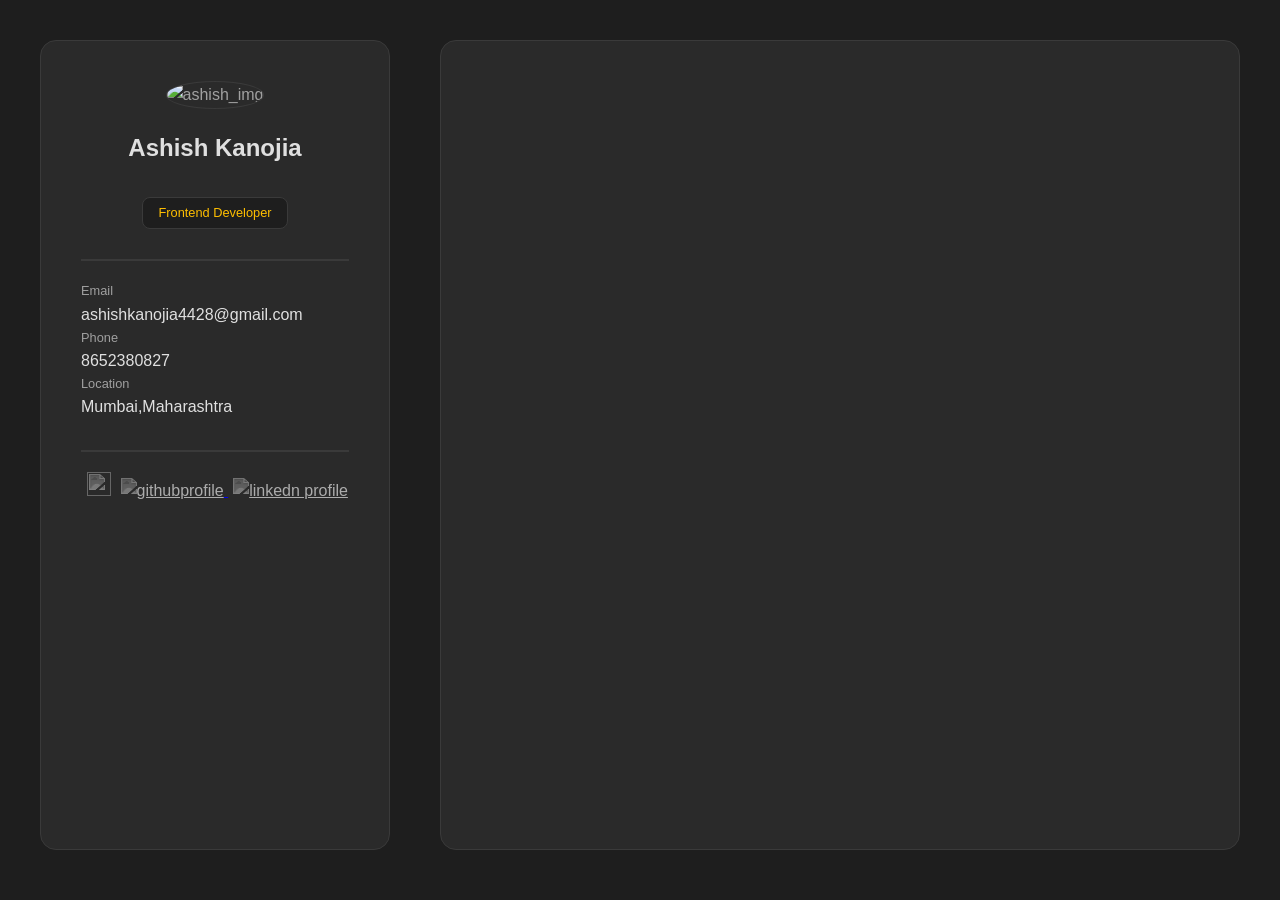
==== Level1/Task1-Portfolio/index.html @ 223d02da "Add portfolio index.html for Task1 Level1 Add new Level1/Task1-Portfolio/index.html containing a bas" ====
<!DOCTYPE html>
<html lang="en">

<head>
    <meta charset="UTF-8">
    <meta name="viewport" content="width=device-width, initial-scale=1.0">
    <link rel="stylesheet" href="style.css">
    <title>Profile Portfolio</title>
</head>

<body>
    <div class="main-container">


        <!--sidebar-->
        <div class="sidebar">

            <!--profile-->
            <div class="profile">
                <img src="" alt="ashish_img">
                <h2>Ashish Kanojia</h2>
                <span>Frontend Developer</span>

            </div>

            <!--contact-->
            <div class="contact">
                <div class="email">
                    <h3 class="label">Email</h3>
                    <a href="mailto:ashishkanojia4428@gmail.com" class="value">ashishkanojia4428@gmail.com</a>
                </div>

                <div class="phone">
                    <h3 class="label">Phone</h3>
                    <a href="tel:8652380827" class="value">8652380827</a>
                </div>

                <div class="location">
                    <h3 class="label">Location</h3>
                    <p class="value">Mumbai,Maharashtra</p>
                </div>
            </div>

            <!--social media-->
            <div class="social">
                <a href="https://x.com/@Ashish__1097"> <img src="https://simpleicons.org/icons/x.svg"></a>
                <a href="https://github.com/ASHISH704504/ASHISH704504"><img
                        src="https://www.svgrepo.com/show/512317/github-142.svg" alt="githubprofile" </a>
                    <a href="https://www.linkedin.com/in/ashish-kanojia-b4b117286/"><img
                            src="https://www.svgrepo.com/show/144030/linkedin-square-logo.svg" alt="linkedn profile"
                            </a>
            </div>

        </div>



        <!--main-content-->
        <div class="main-content">
            <!--about -->
            <div class="about">
                
            </div>
        </div>
    </div>
</body>

</html>
---- Level1/Task1-Portfolio/style.css ----
* {
    padding: 0px;
    margin: 0px;
    box-sizing: border-box;
}

body {
    background-color: #1e1e1e;
    font-family: sans-serif;
    line-height: 1.6;
    color: #a0a0a0;
}

.main-container {
    display: grid;
    max-width: 1200px;
    grid-template-columns: 350px 1fr;
    padding-top: 40px;
    gap: 50px;
    margin: auto;
}

.sidebar {
    height: 90vh;
    background-color: #2a2a2a;
    border: 1px solid #3a3a3a;
    border-radius: 16px;
    padding: 40px;
    position: sticky;
    top: 40px;
}

.main-content {

    height: 90vh;
    background-color: #2a2a2a;
    border: 1px solid #3a3a3a;
    border-radius: 16px;

}

.profile {
    text-align: center;
}

.profile img {
    height: 120px;
    width: 120px;
    border-radius: 50%;
    border: 1px solid #3a3a3a;
}

.profile h2 {
    font-size: 1.5rem;
    font-weight: 700;
    margin: 20px;
    color: #e0e0e0;
}

.profile span {
    background-color: #1e1e1e;
    border: 1px solid #3a3a3a;
    color: #FFBF00;
    border-radius: 8px;
    font-size: 0.8rem;
    display: inline-block;
    padding: 5px 15px;
    margin-top: 10px;
}

.contact{
    
    margin-top: 30px;
    border-top: 2px solid #3a3a3a;
    padding-top: 20px;
}

 .label{
    font-weight: 500;
    font-size: 0.8rem;
    color: #a0a0a0;
}

.value{
    color: #e0e0e0;
    text-decoration: none;
}

.social
{
    margin-top: 30px;
    border-top: 2px solid #3a3a3a;
    padding-top: 20px;
    text-align: center;
}

.social img{
    height: 24px;
    width: 24px;
    margin-left: 5px;
    filter: grayscale(1) invert(0.7);
    transition: filter 0.3s ease;
}
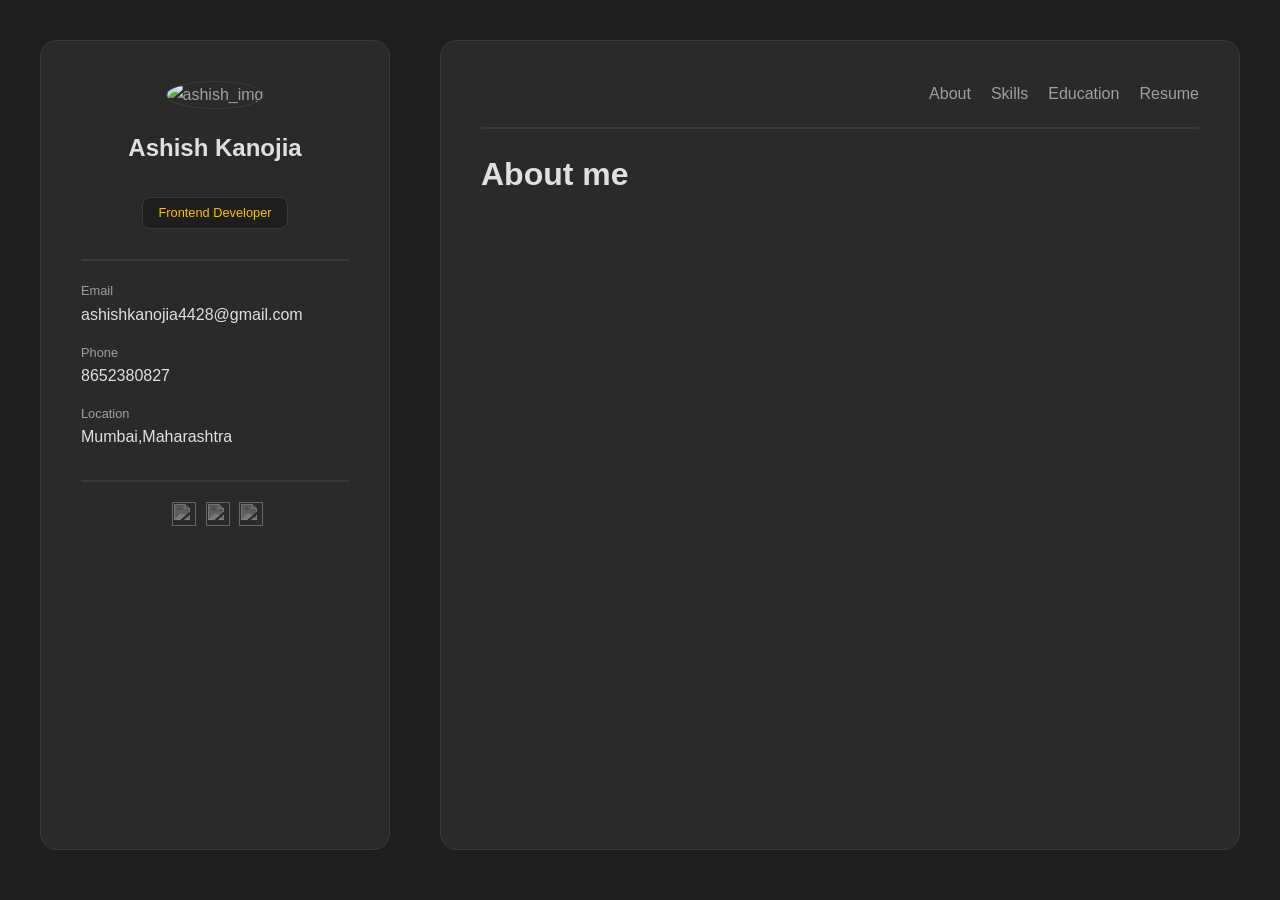
==== commit 42a04157: "Add navbar & sections; style improvements Update portfolio HTML to clean up social links (add alt at" ====
--- a/Level1/Task1-Portfolio/index.html
+++ b/Level1/Task1-Portfolio/index.html
@@ -43,11 +43,16 @@
 
             <!--social media-->
             <div class="social">
-                <a href="https://x.com/@Ashish__1097"> <img src="https://simpleicons.org/icons/x.svg"></a>
-                <a href="https://github.com/ASHISH704504/ASHISH704504"><img
-                        src="https://www.svgrepo.com/show/512317/github-142.svg" alt="githubprofile" </a>
-                    <a href="https://www.linkedin.com/in/ashish-kanojia-b4b117286/"><img
-                            src="https://www.svgrepo.com/show/144030/linkedin-square-logo.svg" alt="linkedn profile"
+                <a href="https://x.com/@Ashish__1097">
+                     <img src="https://simpleicons.org/icons/x.svg" alt=""></a>
+
+                <a href="https://github.com/ASHISH704504/ASHISH704504">
+                    <img
+                        src="https://www.svgrepo.com/show/512317/github-142.svg" alt=""></a>
+
+                    <a href="https://www.linkedin.com/in/ashish-kanojia-b4b117286/">
+                        <img
+                            src="https://www.svgrepo.com/show/144030/linkedin-square-logo.svg" alt="">
                             </a>
             </div>
 
@@ -57,10 +62,39 @@
 
         <!--main-content-->
         <div class="main-content">
-            <!--about -->
-            <div class="about">
-                
+            <!--navigation -->
+            <div id="navbar1">
+                <nav class="first_nav">
+                    <a href="#About" class="active">About</a>
+                    <a href="#Skills">Skills</a>
+                    <a href="#Education">Education</a>
+                    <a href="#Resume">Resume</a>
+                </nav>
             </div>
+            <!--about me-->
+
+            <div id="about" class="">
+                <h1>About me</h1>
+                <p></p>
+
+
+            </div>
+
+
+            <!--skills-->
+            <div id="skills">
+
+            </div>
+
+            <!--Education section-->
+            <div id="education">
+
+            </div>
+            <!--Resume section-->
+            <div id="resume">
+
+            </div>
+
         </div>
     </div>
 </body>
--- a/Level1/Task1-Portfolio/style.css
+++ b/Level1/Task1-Portfolio/style.css
@@ -14,7 +14,7 @@
 .main-container {
     display: grid;
     max-width: 1200px;
-    grid-template-columns: 350px 1fr;
+    grid-template-columns:350px 1fr;
     padding-top: 40px;
     gap: 50px;
     margin: auto;
@@ -26,7 +26,7 @@
     border: 1px solid #3a3a3a;
     border-radius: 16px;
     padding: 40px;
-    position: sticky;
+    position:sticky;
     top: 40px;
 }
 
@@ -36,9 +36,11 @@
     background-color: #2a2a2a;
     border: 1px solid #3a3a3a;
     border-radius: 16px;
+    padding: 40px;
+    
 
 }
-
+/*profile section in sidebar*/
 .profile {
     text-align: center;
 }
@@ -68,11 +70,13 @@
     margin-top: 10px;
 }
 
+/* contact information in sidebar*/
 .contact{
     
     margin-top: 30px;
     border-top: 2px solid #3a3a3a;
     padding-top: 20px;
+    
 }
 
  .label{
@@ -84,7 +88,15 @@
 .value{
     color: #e0e0e0;
     text-decoration: none;
+    
 }
+
+.email,.phone
+{
+    margin-bottom:15px ;
+
+}
+
 
 .social
 {
@@ -101,3 +113,44 @@
     filter: grayscale(1) invert(0.7);
     transition: filter 0.3s ease;
 }
+
+.social img:hover
+{
+    filter : grayscale(0) invert(0);
+}
+
+/* navgation section*/
+
+#navbar1 {
+    
+   margin-bottom: 20px;
+   border-bottom: 2px solid #3a3a3a;
+   padding-bottom: 20px;
+}
+
+.first_nav{
+    display: flex;
+    justify-content: flex-end;
+    gap: 20px;
+    
+}
+
+.first_nav a{
+    font-weight: 500;
+    text-decoration: none;
+    color: #a0a0a0;
+    transition: color 0.3s ease;
+   
+}
+
+.active , .first_nav a:hover
+{
+color: #FFBF00;
+}
+
+
+/* about section*/
+
+#about h1{
+    color: #e0e0e0;
+}
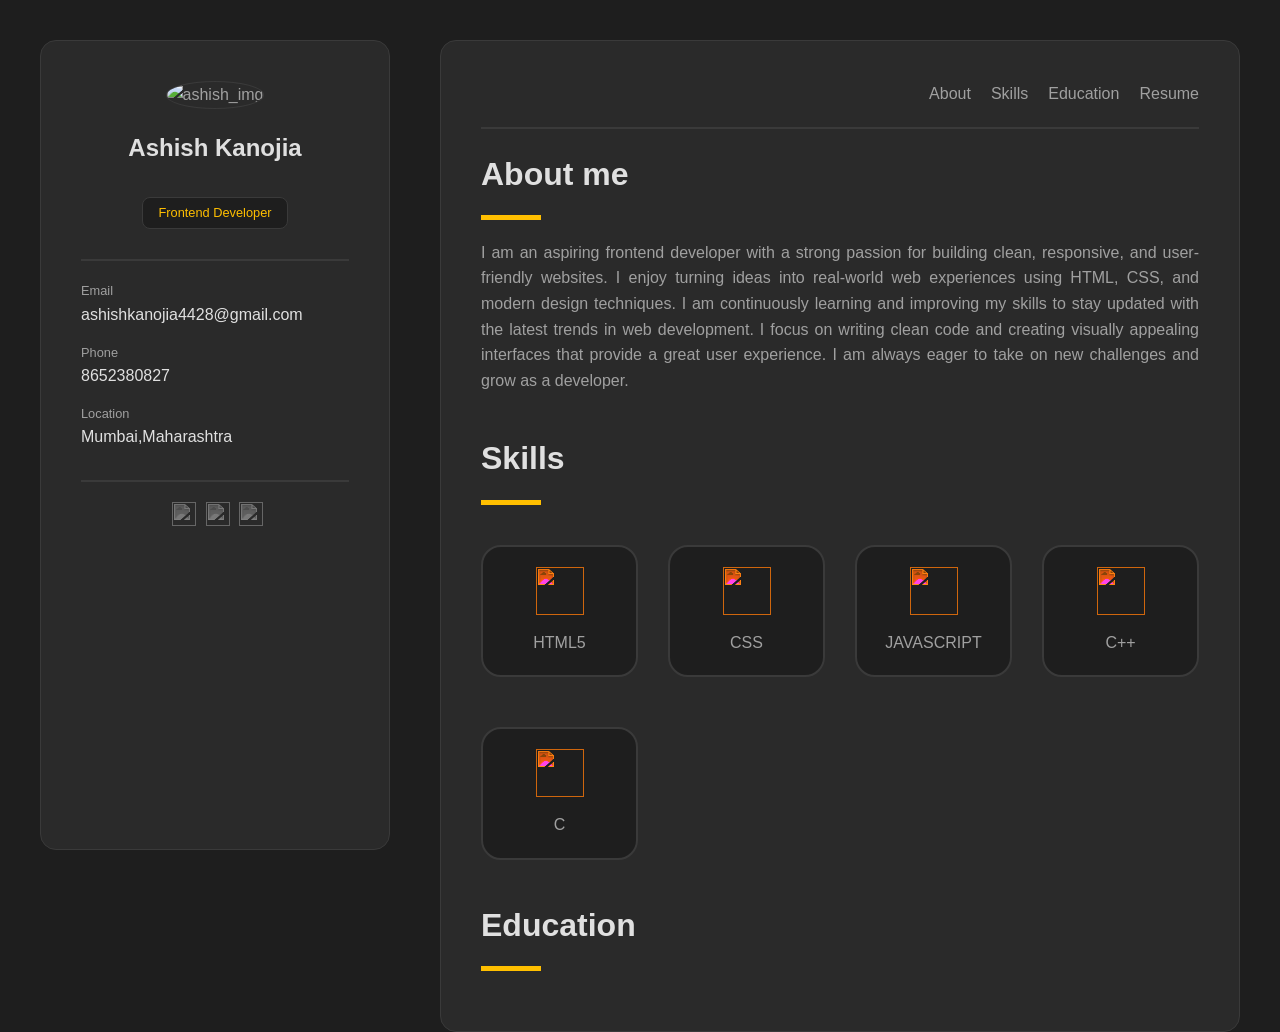
==== commit 7dab0a16: "Add About and Skills sections with styles Populate the portfolio with an About section and a Skills " ====
--- a/Level1/Task1-Portfolio/index.html
+++ b/Level1/Task1-Portfolio/index.html
@@ -44,16 +44,14 @@
             <!--social media-->
             <div class="social">
                 <a href="https://x.com/@Ashish__1097">
-                     <img src="https://simpleicons.org/icons/x.svg" alt=""></a>
+                    <img src="https://simpleicons.org/icons/x.svg" alt=""></a>
 
                 <a href="https://github.com/ASHISH704504/ASHISH704504">
-                    <img
-                        src="https://www.svgrepo.com/show/512317/github-142.svg" alt=""></a>
+                    <img src="https://www.svgrepo.com/show/512317/github-142.svg" alt=""></a>
 
-                    <a href="https://www.linkedin.com/in/ashish-kanojia-b4b117286/">
-                        <img
-                            src="https://www.svgrepo.com/show/144030/linkedin-square-logo.svg" alt="">
-                            </a>
+                <a href="https://www.linkedin.com/in/ashish-kanojia-b4b117286/">
+                    <img src="https://www.svgrepo.com/show/144030/linkedin-square-logo.svg" alt="">
+                </a>
             </div>
 
         </div>
@@ -73,21 +71,78 @@
             </div>
             <!--about me-->
 
-            <div id="about" class="">
-                <h1>About me</h1>
-                <p></p>
+            <div id="about">
 
-
+                <h2 class="heading">About me</h2>
+                <div class="line"></div>
+                <p class="content">I am an aspiring frontend developer with a strong passion for building clean,
+                    responsive, and
+                    user-friendly websites. I enjoy turning ideas into real-world web experiences using HTML, CSS, and
+                    modern design techniques. I am continuously learning and improving my skills to stay updated with
+                    the latest trends in web development. I focus on writing clean code and creating visually appealing
+                    interfaces that provide a great user experience. I am always eager to take on new challenges and
+                    grow as a developer.</p>
             </div>
 
 
             <!--skills-->
+
             <div id="skills">
+                <h2 class="heading"> Skills</h2>
+                <div class="line"></div>
 
+                <div class="grid-container">
+
+                    <div class="item">
+
+                        <img src="https://simpleicons.org/icons/html5.svg">
+                        <h3>HTML5</h3>
+
+                    </div>
+
+                    <div class="item">
+
+                        <img src="https://simpleicons.org/icons/css.svg">
+                        <h3>
+                            CSS
+                        </h3>
+                    </div>
+
+                    <div class="item">
+
+                        <img src="https://simpleicons.org/icons/javascript.svg">
+                        <h3>
+                            JAVASCRIPT
+                        </h3>
+                    </div>
+
+                    <div class="item">
+
+                        <img src="https://simpleicons.org/icons/cplusplus.svg">
+                        <h3>
+                            C++
+                        </h3>
+                    </div>
+
+                    <div class="item">
+
+                        <img src="https://simpleicons.org/icons/c.svg">
+                        <h3>
+                            C
+
+                        </h3>
+                    </div>
+
+                </div>
             </div>
+
+
 
             <!--Education section-->
             <div id="education">
+                <h3 class="heading">Education</h3>
+                <div class="line"></div> 
+                <div></div>
 
             </div>
             <!--Resume section-->
--- a/Level1/Task1-Portfolio/style.css
+++ b/Level1/Task1-Portfolio/style.css
@@ -14,7 +14,7 @@
 .main-container {
     display: grid;
     max-width: 1200px;
-    grid-template-columns:350px 1fr;
+    grid-template-columns: 350px 1fr;
     padding-top: 40px;
     gap: 50px;
     margin: auto;
@@ -26,20 +26,21 @@
     border: 1px solid #3a3a3a;
     border-radius: 16px;
     padding: 40px;
-    position:sticky;
+    position: sticky;
     top: 40px;
 }
 
 .main-content {
 
-    height: 90vh;
+  
     background-color: #2a2a2a;
     border: 1px solid #3a3a3a;
     border-radius: 16px;
     padding: 40px;
-    
-
-}
+
+
+}
+
 /*profile section in sidebar*/
 .profile {
     text-align: center;
@@ -71,42 +72,41 @@
 }
 
 /* contact information in sidebar*/
-.contact{
-    
+.contact {
+
     margin-top: 30px;
     border-top: 2px solid #3a3a3a;
     padding-top: 20px;
-    
-}
-
- .label{
+
+}
+
+.label {
     font-weight: 500;
     font-size: 0.8rem;
     color: #a0a0a0;
 }
 
-.value{
+.value {
     color: #e0e0e0;
     text-decoration: none;
-    
-}
-
-.email,.phone
-{
-    margin-bottom:15px ;
-
-}
-
-
-.social
-{
+
+}
+
+.email,
+.phone {
+    margin-bottom: 15px;
+
+}
+
+
+.social {
     margin-top: 30px;
     border-top: 2px solid #3a3a3a;
     padding-top: 20px;
     text-align: center;
 }
 
-.social img{
+.social img {
     height: 24px;
     width: 24px;
     margin-left: 5px;
@@ -114,43 +114,114 @@
     transition: filter 0.3s ease;
 }
 
-.social img:hover
-{
-    filter : grayscale(0) invert(0);
+.social img:hover {
+    filter: grayscale(0) invert(0);
 }
 
 /* navgation section*/
 
 #navbar1 {
-    
-   margin-bottom: 20px;
-   border-bottom: 2px solid #3a3a3a;
-   padding-bottom: 20px;
-}
-
-.first_nav{
+
+    margin-bottom: 20px;
+    border-bottom: 2px solid #3a3a3a;
+    padding-bottom: 20px;
+}
+
+.first_nav {
     display: flex;
     justify-content: flex-end;
     gap: 20px;
-    
-}
-
-.first_nav a{
+
+}
+
+.first_nav a {
     font-weight: 500;
     text-decoration: none;
     color: #a0a0a0;
     transition: color 0.3s ease;
-   
-}
-
-.active , .first_nav a:hover
+
+}
+
+
+.active, .first_nav a:hover{
+    color: #FFBF00;
+}
+
+/*common*/
+
+.heading {
+    color: #e0e0e0;
+    font-size: 2rem;
+    margin-bottom: 15px;
+    ;
+}
+
+
+.line {
+    background-color: #FFBF00;
+    height: 5px;
+    width: 60px;
+    margin-bottom: 20px;
+
+}
+
+/* about section*/
+
+
+#about {
+    margin-bottom: 40px;
+}
+
+
+
+
+.content {
+    text-align: justify;
+    /* paragraph aligning*/
+    /*margin-bottom: 20px;*/
+}
+
+/* skill section*/
+
+#skills{
+    margin-bottom: 40px;
+}
+.grid-container{
+    display: grid;
+    grid-template-columns: repeat(auto-fit, minmax(120px,1fr));
+    gap: 30px;
+}
+
+
+.item
 {
-color: #FFBF00;
-}
-
-
-/* about section*/
-
-#about h1{
-    color: #e0e0e0;
-}+    
+    padding:20px;
+    border-radius: 20px;
+    border: 2px solid #3a3a3a;
+    background-color: #1e1e1e;
+    text-align: center;
+    margin-top: 20px;
+    transition: transform 0.3s ease, box-shadow 0.3s ease;
+}
+.item:hover
+{
+transform: scale(1.1);
+box-shadow 0px 10px 20px rgba(0,0,0,0.2);
+}
+
+.item img {
+    height: 48px;
+    width: 48px;
+    filter: invert(75%) sepia(50%) saturate(1000%) hue-rotate(350deg) brightness(110%) contrast(101%);
+    margin-bottom: 15px;
+}
+
+.item h3{
+    font-size:1rem;
+    font-weight: 500;
+
+
+
+}
+
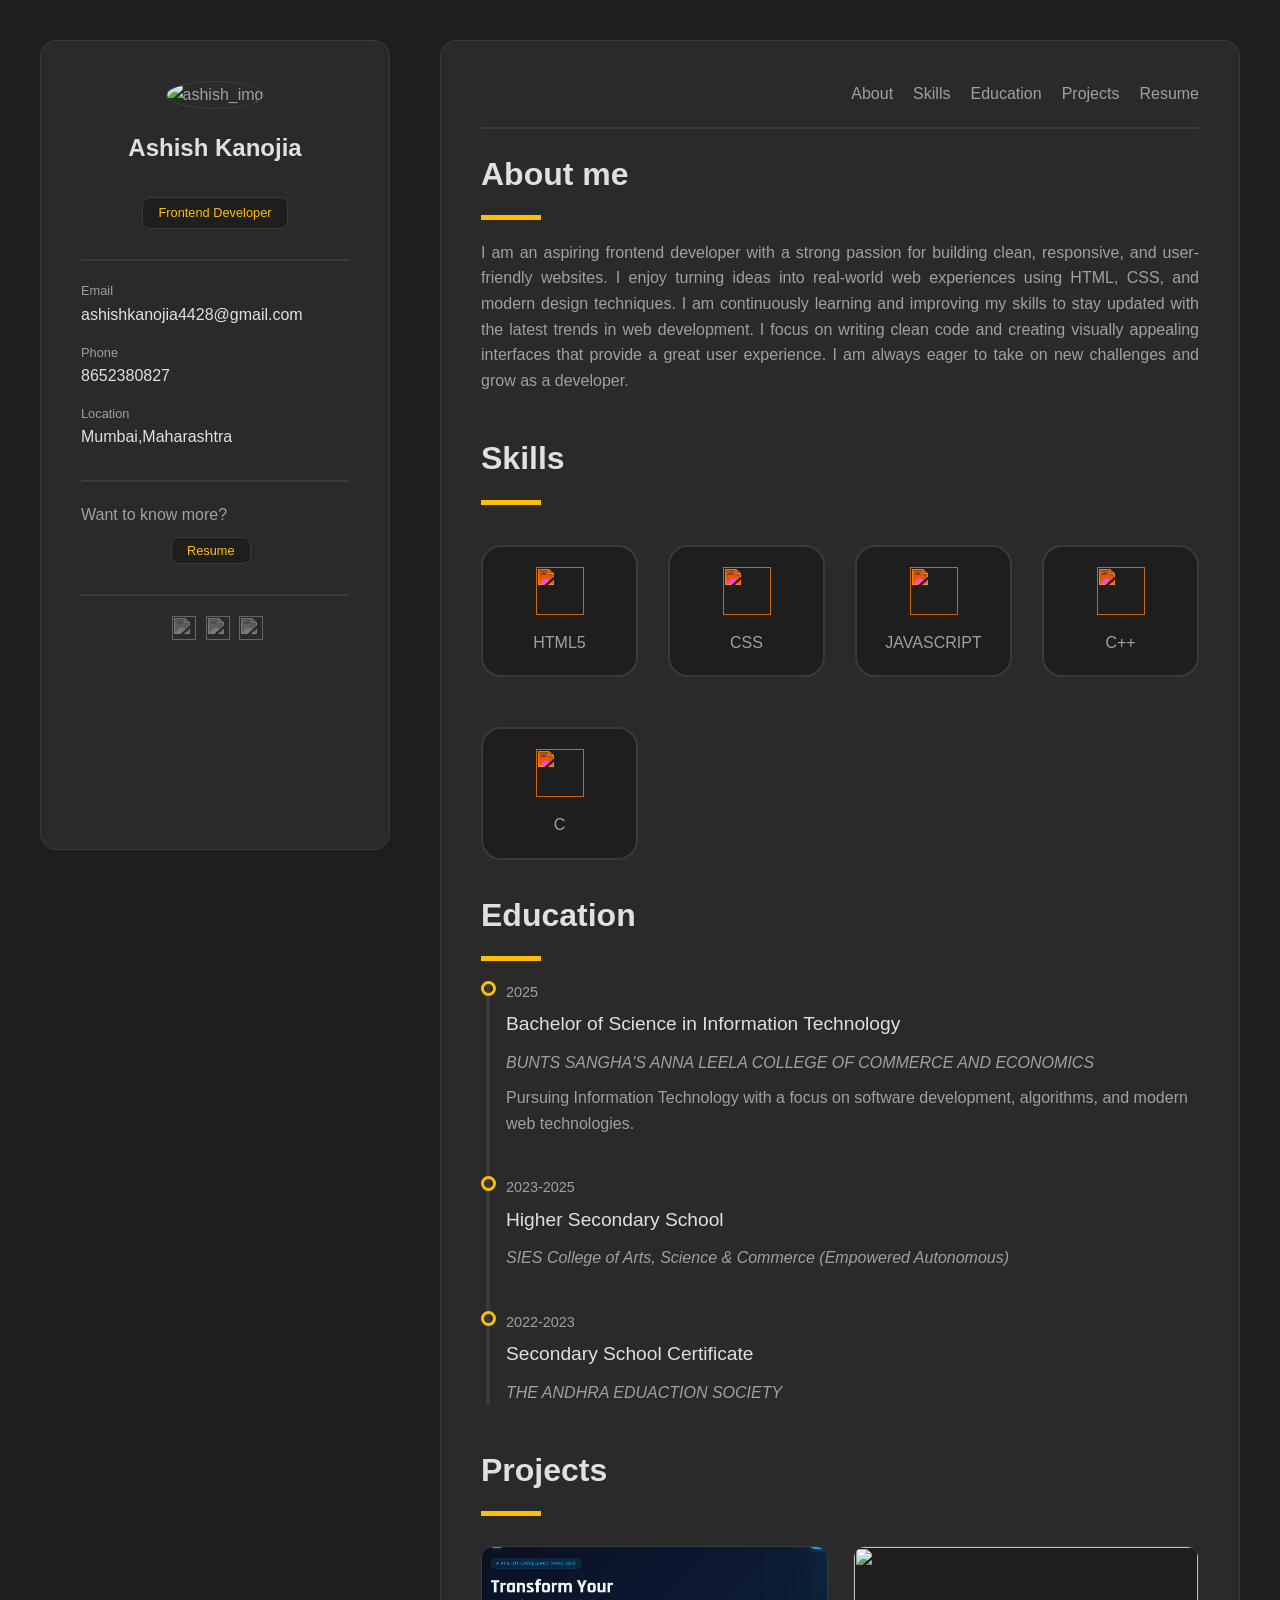
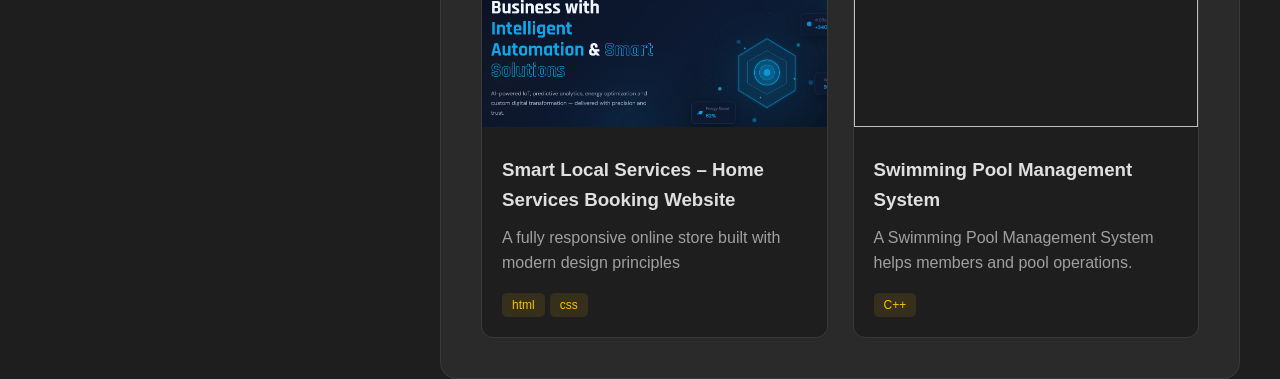
==== commit cb7b4a9c: "Refactor code structure for improved readability and maintainability" ====
--- a/Level1/Task1-Portfolio/index.html
+++ b/Level1/Task1-Portfolio/index.html
@@ -39,6 +39,14 @@
                     <h3 class="label">Location</h3>
                     <p class="value">Mumbai,Maharashtra</p>
                 </div>
+            </div>
+
+            <div class="resume">
+                <div>
+                    <p>Want to know more?</p>
+                </div>
+                <button onclick="resume()" class="red">Resume</button>
+
             </div>
 
             <!--social media-->
@@ -66,6 +74,7 @@
                     <a href="#About" class="active">About</a>
                     <a href="#Skills">Skills</a>
                     <a href="#Education">Education</a>
+                    <a href="#Projects">Projects</a>
                     <a href="#Resume">Resume</a>
                 </nav>
             </div>
@@ -87,71 +96,168 @@
 
             <!--skills-->
 
-            <div id="skills">
-                <h2 class="heading"> Skills</h2>
-                <div class="line"></div>
-
-                <div class="grid-container">
-
-                    <div class="item">
-
-                        <img src="https://simpleicons.org/icons/html5.svg">
-                        <h3>HTML5</h3>
-
-                    </div>
-
-                    <div class="item">
-
-                        <img src="https://simpleicons.org/icons/css.svg">
-                        <h3>
-                            CSS
-                        </h3>
-                    </div>
-
-                    <div class="item">
-
-                        <img src="https://simpleicons.org/icons/javascript.svg">
-                        <h3>
-                            JAVASCRIPT
-                        </h3>
-                    </div>
-
-                    <div class="item">
-
-                        <img src="https://simpleicons.org/icons/cplusplus.svg">
-                        <h3>
-                            C++
-                        </h3>
-                    </div>
-
-                    <div class="item">
-
-                        <img src="https://simpleicons.org/icons/c.svg">
-                        <h3>
-                            C
-
-                        </h3>
-                    </div>
-
-                </div>
-            </div>
-
-
-
-            <!--Education section-->
-            <div id="education">
-                <h3 class="heading">Education</h3>
-                <div class="line"></div> 
-                <div></div>
-
-            </div>
-            <!--Resume section-->
-            <div id="resume">
-
-            </div>
+            <div>
+                <div id="skills">
+                    <h2 class="heading"> Skills</h2>
+                    <div class="line"></div>
+
+                    <div class="grid-container">
+
+                        <div class="item">
+
+                            <img src="https://simpleicons.org/icons/html5.svg">
+                            <h3>HTML5</h3>
+
+                        </div>
+
+                        <div class="item">
+
+                            <img src="https://simpleicons.org/icons/css.svg">
+                            <h3>
+                                CSS
+                            </h3>
+                        </div>
+
+                        <div class="item">
+
+                            <img src="https://simpleicons.org/icons/javascript.svg">
+                            <h3>
+                                JAVASCRIPT
+                            </h3>
+                        </div>
+
+                        <div class="item">
+
+                            <img src="https://simpleicons.org/icons/cplusplus.svg">
+                            <h3>
+                                C++
+                            </h3>
+                        </div>
+
+                        <div class="item">
+
+                            <img src="https://simpleicons.org/icons/c.svg">
+                            <h3>
+                                C
+
+                            </h3>
+                        </div>
+
+                    </div>
+                </div>
+
+
+
+                <!--Education section-->
+                <div id="education">
+                    <h3 class="heading">Education</h3>
+                    <div class="line"></div>
+
+                    <div class="edtech">
+
+
+                        <div class="edfirst">
+                            <div class="year">2025</div>
+                            <h3 class="degree">Bachelor of Science in Information Technology</h3>
+                            <p class="college">BUNTS SANGHA'S ANNA LEELA COLLEGE OF COMMERCE AND ECONOMICS</p>
+                            <p class="work">Pursuing Information Technology with a focus on software development,
+                                algorithms, and modern web technologies.</p>
+                            <div class="goal"></div>
+                        </div>
+
+
+                        <div class="edsecond">
+                            <div class="year">2023-2025</div>
+                            <h3 class="degree">Higher Secondary School</h3>
+                            <p class="college">SIES College of Arts, Science & Commerce (Empowered Autonomous)
+                            </p>
+                            <p class="work"></p>
+                            <div class="goal"></div>
+                        </div>
+
+
+                        <div class="edthird">
+                            <div class="year">2022-2023</div>
+                            <h3 class="degree">Secondary School Certificate</h3>
+                            <p class="college">THE ANDHRA EDUACTION SOCIETY</p>
+                            <p class="work"></p>
+                            <div class="goal"></div>
+                        </div>
+
+                        <div class="liner"></div>
+
+
+                    </div>
+
+
+                </div>
+
+
+                <!--projects section-->
+                <div id="projects">
+                    <h3 class="heading">Projects</h3>
+                    <div class="line"></div>
+                    <div class="pro-container">
+
+                        <div class="pro1">
+                            <img src="smart.png">
+                            <div class="card">
+                                <h3>Smart Local Services – Home Services Booking Website</h3>
+                                <p>A fully responsive online store built with modern design principles</p>
+                                <span>html</span><span>css</span>
+                            </div>
+                        </div>
+
+
+                        <div class="pro2">
+                            <img src="https://images.unsplash.com/photo-1517694712202-14dd9538aa97?crop=entropy&cs=tinysrgb&fit=max&fm=jpg&ixid=MnwzNjUyOXwwfDF8c2VhcmNofDN8fGNvZGluZ3xlbnwwfHx8fDE2NTg0MjU5NjM&ixlib=rb-1.2.1&q=80&w=400"
+                                alt="">
+
+
+                            <div class="card">
+                                <h3>Swimming Pool Management System</h3>
+                                <p>A Swimming Pool Management System helps members and pool operations.
+                                </p>
+                                <span>C++</span>
+                            </div>
+                        </div>
+                    </div>
+                    <!-- <div class="pro3">
+                        <img src="https://www.svgrepo.com/show/354113/website.svg" alt="">
+                        <div class="card">
+                            <h3></h3>
+                            <p></p>
+                            <span></span>
+                        </div>
+                    </div>
+                    <div class="pro4">
+                        <img src="https://www.svgrepo.com/show/354113/website.svg" alt="">
+                        <div class="card">
+                            <h3></h3>
+                            <p></p>
+                            <span></span>
+                        </div>
+                    </div>
+                -->
+                </div>
+
+            </div>
+
+
+
+
 
         </div>
     </div>
+
+    <script>
+        function resume() {
+            // window.open("ashish_kanojia_resume.docx","_blank")
+            window.location.href="ashish_kanojia_resume.docx"
+
+        }
+
+    </script>
 </body>
 
 </html>
--- a/Level1/Task1-Portfolio/style.css
+++ b/Level1/Task1-Portfolio/style.css
@@ -32,7 +32,7 @@
 
 .main-content {
 
-  
+
     background-color: #2a2a2a;
     border: 1px solid #3a3a3a;
     border-radius: 16px;
@@ -98,6 +98,27 @@
 
 }
 
+.resume {
+
+    margin-top: 30px;
+    border-top: 2px solid #3a3a3a;
+    padding-top: 20px;
+    /* text-align: center; */
+}
+.red{
+  background-color: #1e1e1e;
+    border: 1px solid #3a3a3a;
+    color: #FFBF00;
+    border-radius: 8px;
+    font-size: 0.8rem;
+    display: inline-block;
+    padding: 5px 15px;
+    margin-top: 10px;   
+    text-align: center;
+    margin-left: 90px;
+    cursor: pointer;
+}
+
 
 .social {
     margin-top: 30px;
@@ -143,7 +164,8 @@
 }
 
 
-.active, .first_nav a:hover{
+.active,
+.first_nav a:hover {
     color: #FFBF00;
 }
 
@@ -183,20 +205,20 @@
 
 /* skill section*/
 
-#skills{
-    margin-bottom: 40px;
-}
-.grid-container{
+#skills {
+    margin-bottom: 30px;
+}
+
+.grid-container {
     display: grid;
-    grid-template-columns: repeat(auto-fit, minmax(120px,1fr));
+    grid-template-columns: repeat(auto-fit, minmax(120px, 1fr));
     gap: 30px;
 }
 
 
-.item
-{
-    
-    padding:20px;
+.item {
+
+    padding: 20px;
     border-radius: 20px;
     border: 2px solid #3a3a3a;
     background-color: #1e1e1e;
@@ -204,10 +226,10 @@
     margin-top: 20px;
     transition: transform 0.3s ease, box-shadow 0.3s ease;
 }
-.item:hover
-{
-transform: scale(1.1);
-box-shadow 0px 10px 20px rgba(0,0,0,0.2);
+
+.item:hover {
+    transform: scale(1.1);
+    box-shadow: 0px 0px 10px 5px rgba(0, 0, 0, 0.2);
 }
 
 .item img {
@@ -217,11 +239,129 @@
     margin-bottom: 15px;
 }
 
-.item h3{
-    font-size:1rem;
+.item h3 {
+    font-size: 1rem;
     font-weight: 500;
 
 
 
 }
 
+/* education section*/
+
+#education {
+    margin-bottom: 40px;
+}
+
+.edtech {
+    position: relative;
+
+}
+
+
+/*edfirst*/
+
+.edfirst,
+.edsecond,
+.edthird {
+    margin-bottom: 20px;
+    padding-left: 25px;
+    position: relative;
+
+}
+
+.year {
+    font-size: 0.9rem;
+    color: #a0a0a0;
+    margin-bottom: 5px;
+}
+
+.degree {
+    margin-bottom: 10px;
+    color: #e0e0e0;
+    font-weight: 500;
+    font-size: 1.2rem;
+}
+
+.college {
+    margin-bottom: 10px;
+    font-style: italic;
+    color: #a0a0a0;
+
+}
+
+.work {
+    color: #a0a0a0;
+    margin-bottom: 40px;
+
+}
+
+.goal {
+    height: 15px;
+    width: 15px;
+    border: 3px solid #FFBF00;
+    border-radius: 50%;
+    position: absolute;
+    top: 0px;
+    left: 0px;
+    z-index: 5;
+}
+
+
+.liner {
+    position: absolute;
+    width: 2px;
+    top: 0px;
+    bottom: 0px;
+    left: 5px;
+    border: 2px solid #3a3a3a;
+}
+
+.pro-container {
+    margin-top: 30px;
+    display: grid;
+    grid-template-columns: 1fr 1fr;
+    ;
+    gap: 25px;
+}
+
+.pro1,
+.pro2 {
+    background-color: #1e1e1e;
+    border-radius: 12px;
+    border: 1px solid #3a3a3a;
+    overflow: hidden;
+    transition: transform 0.5s ease, box-shadow 0.5s ease;
+
+
+    img {
+        height: 180px;
+        width: 100%;
+        object-fit: cover;
+    }
+
+}
+
+.card {
+    padding: 20px;
+}
+
+.card h3 {
+    margin-bottom: 10px;
+    color: #e0e0e0;
+
+}
+
+.card p {
+    margin-bottom: 15px;
+}
+
+.card span {
+    /* border: 3px solid black ; */
+    border-radius: 5px;
+    margin-right: 5px;
+    padding: 5px 10px;
+    color: #FFBF00;
+    background-color: rgba(255, 191, 0, 0.1);
+    font-size: 0.75rem;
+}
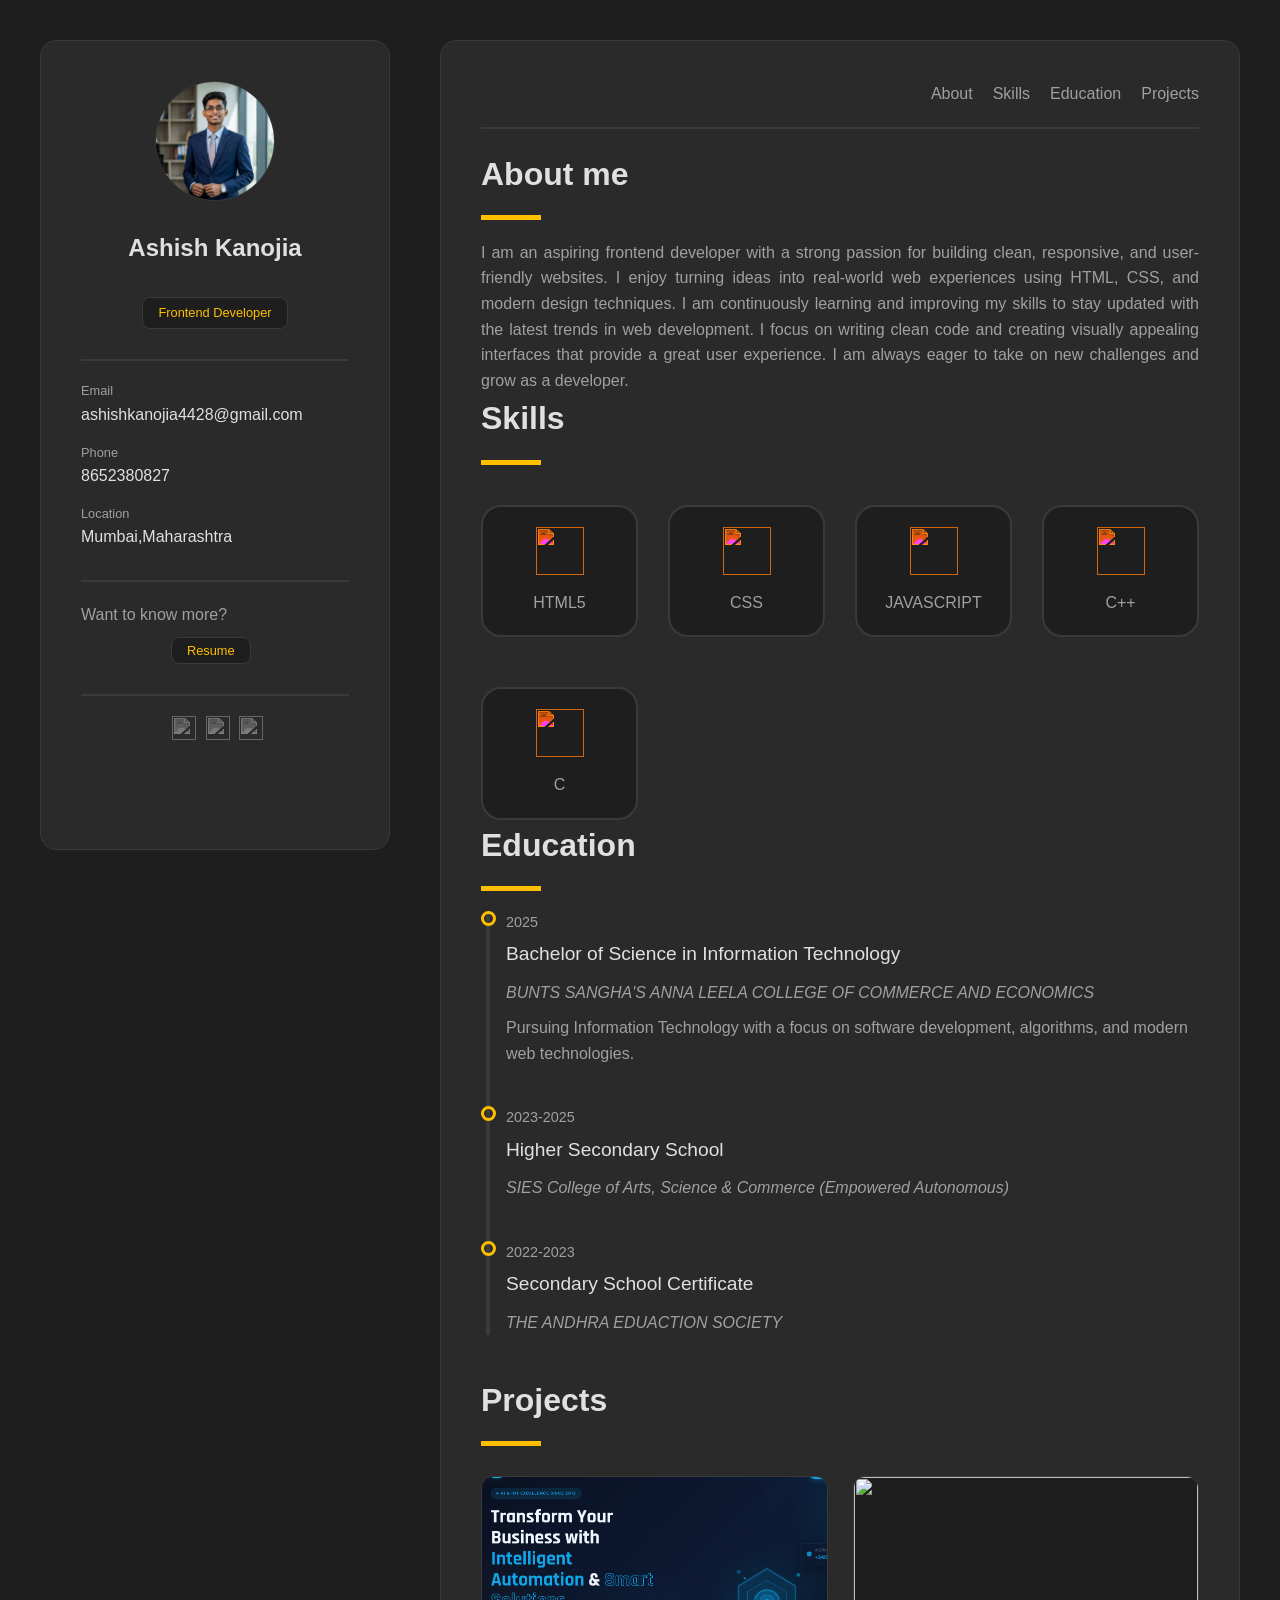
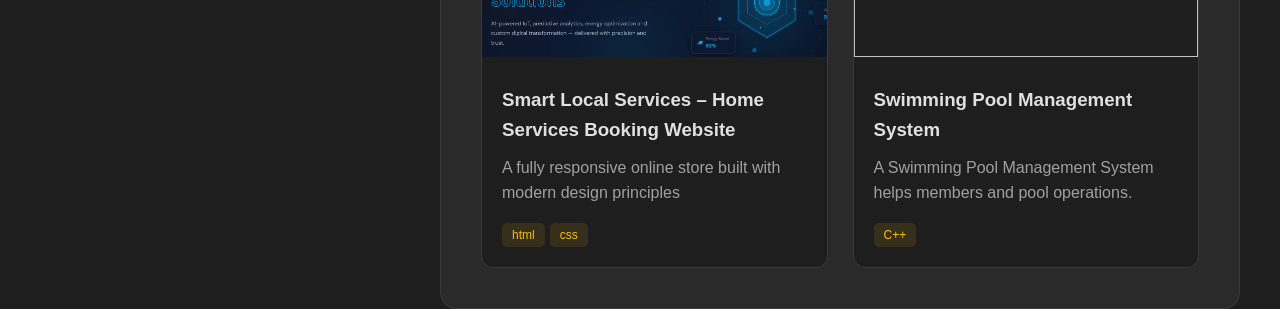
==== commit ba9ab47f: "Update profile image and enhance project styling with responsive design" ====
--- a/Level1/Task1-Portfolio/index.html
+++ b/Level1/Task1-Portfolio/index.html
@@ -17,7 +17,7 @@
 
             <!--profile-->
             <div class="profile">
-                <img src="" alt="ashish_img">
+                <img src="portfolio_image.png" alt="ashish_img">
                 <h2>Ashish Kanojia</h2>
                 <span>Frontend Developer</span>
 
@@ -75,12 +75,12 @@
                     <a href="#Skills">Skills</a>
                     <a href="#Education">Education</a>
                     <a href="#Projects">Projects</a>
-                    <a href="#Resume">Resume</a>
+                    
                 </nav>
             </div>
             <!--about me-->
 
-            <div id="about">
+            <div id="About">
 
                 <h2 class="heading">About me</h2>
                 <div class="line"></div>
@@ -97,7 +97,7 @@
             <!--skills-->
 
             <div>
-                <div id="skills">
+                <div id="Skills">
                     <h2 class="heading"> Skills</h2>
                     <div class="line"></div>
 
@@ -149,7 +149,7 @@
 
 
                 <!--Education section-->
-                <div id="education">
+                <div id="Education">
                     <h3 class="heading">Education</h3>
                     <div class="line"></div>
 
@@ -194,12 +194,12 @@
 
 
                 <!--projects section-->
-                <div id="projects">
+                <div id="Projects">
                     <h3 class="heading">Projects</h3>
                     <div class="line"></div>
                     <div class="pro-container">
 
-                        <div class="pro1">
+                        <div class="pro">
                             <img src="smart.png">
                             <div class="card">
                                 <h3>Smart Local Services – Home Services Booking Website</h3>
@@ -209,7 +209,7 @@
                         </div>
 
 
-                        <div class="pro2">
+                        <div class="pro">
                             <img src="https://images.unsplash.com/photo-1517694712202-14dd9538aa97?crop=entropy&cs=tinysrgb&fit=max&fm=jpg&ixid=MnwzNjUyOXwwfDF8c2VhcmNofDN8fGNvZGluZ3xlbnwwfHx8fDE2NTg0MjU5NjM&ixlib=rb-1.2.1&q=80&w=400"
                                 alt="">
 
--- a/Level1/Task1-Portfolio/style.css
+++ b/Level1/Task1-Portfolio/style.css
@@ -321,12 +321,10 @@
     margin-top: 30px;
     display: grid;
     grid-template-columns: 1fr 1fr;
-    ;
     gap: 25px;
 }
 
-.pro1,
-.pro2 {
+.pro{
     background-color: #1e1e1e;
     border-radius: 12px;
     border: 1px solid #3a3a3a;
@@ -342,6 +340,11 @@
 
 }
 
+.pro:hover{
+    transform:translateY(-10px);
+    box-shadow: 0px 0px 10px 5px rgba(0, 0, 0, 0.3);
+}
+
 .card {
     padding: 20px;
 }
@@ -354,6 +357,9 @@
 
 .card p {
     margin-bottom: 15px;
+    color:#a0a0a0;
+    line-height: 1.6;
+
 }
 
 .card span {
@@ -364,4 +370,39 @@
     color: #FFBF00;
     background-color: rgba(255, 191, 0, 0.1);
     font-size: 0.75rem;
+}
+
+@media screen and (max-width:1200px) {
+    .main-container{
+        grid-template-columns: 1fr;
+        padding: 20px;
+    }
+
+    .sidebar {
+        position: static;
+        height: auto;
+    }
+}
+
+
+@media screen and (max-width:750px) {
+    .project-container{
+        grid-template-columns: 1fr;
+    }
+
+    #navigation nav {
+        /* Adjust nav for smaller screens */
+        justify-content: center;
+        flex-wrap: wrap;
+    }
+
+    .sidebar{
+        display: flex;
+        justify-content: center;
+        gap: 40px;
+    }
+}
+
+html{
+    scroll-behavior: smooth;
 }
